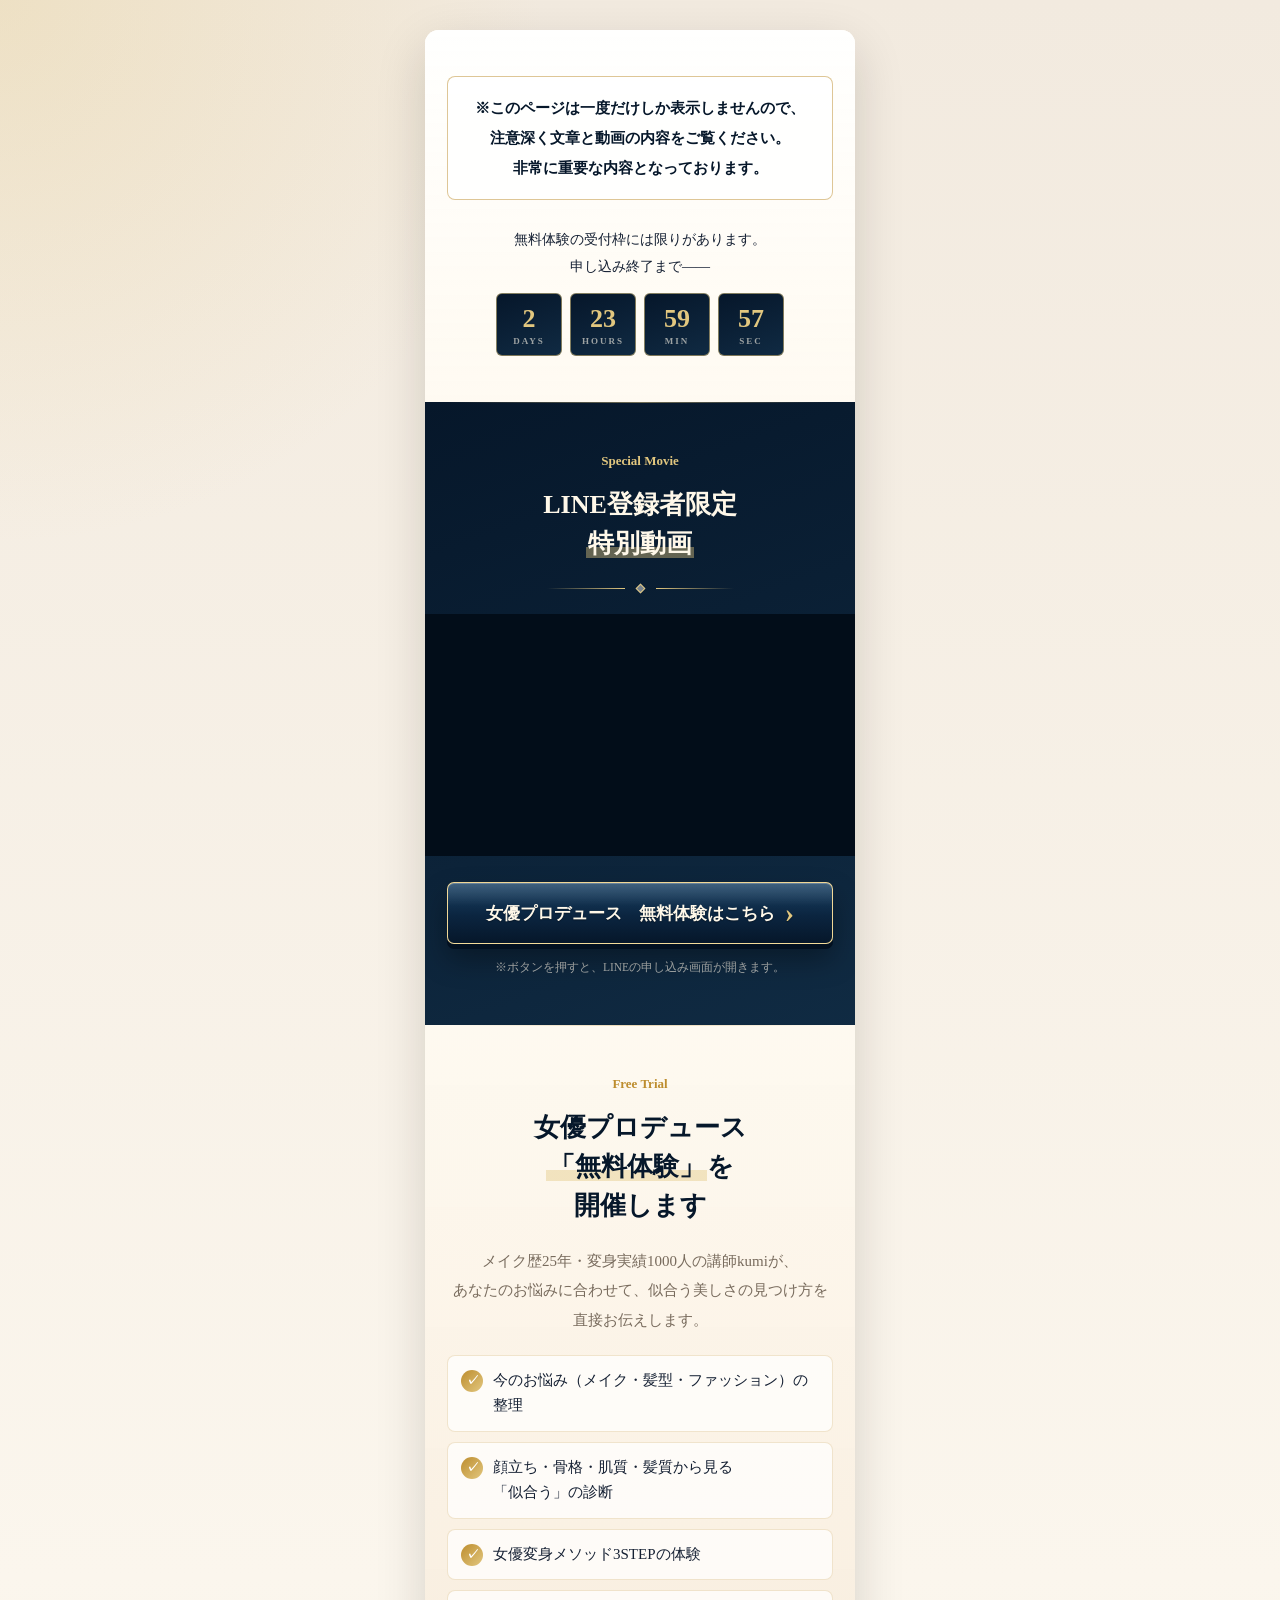
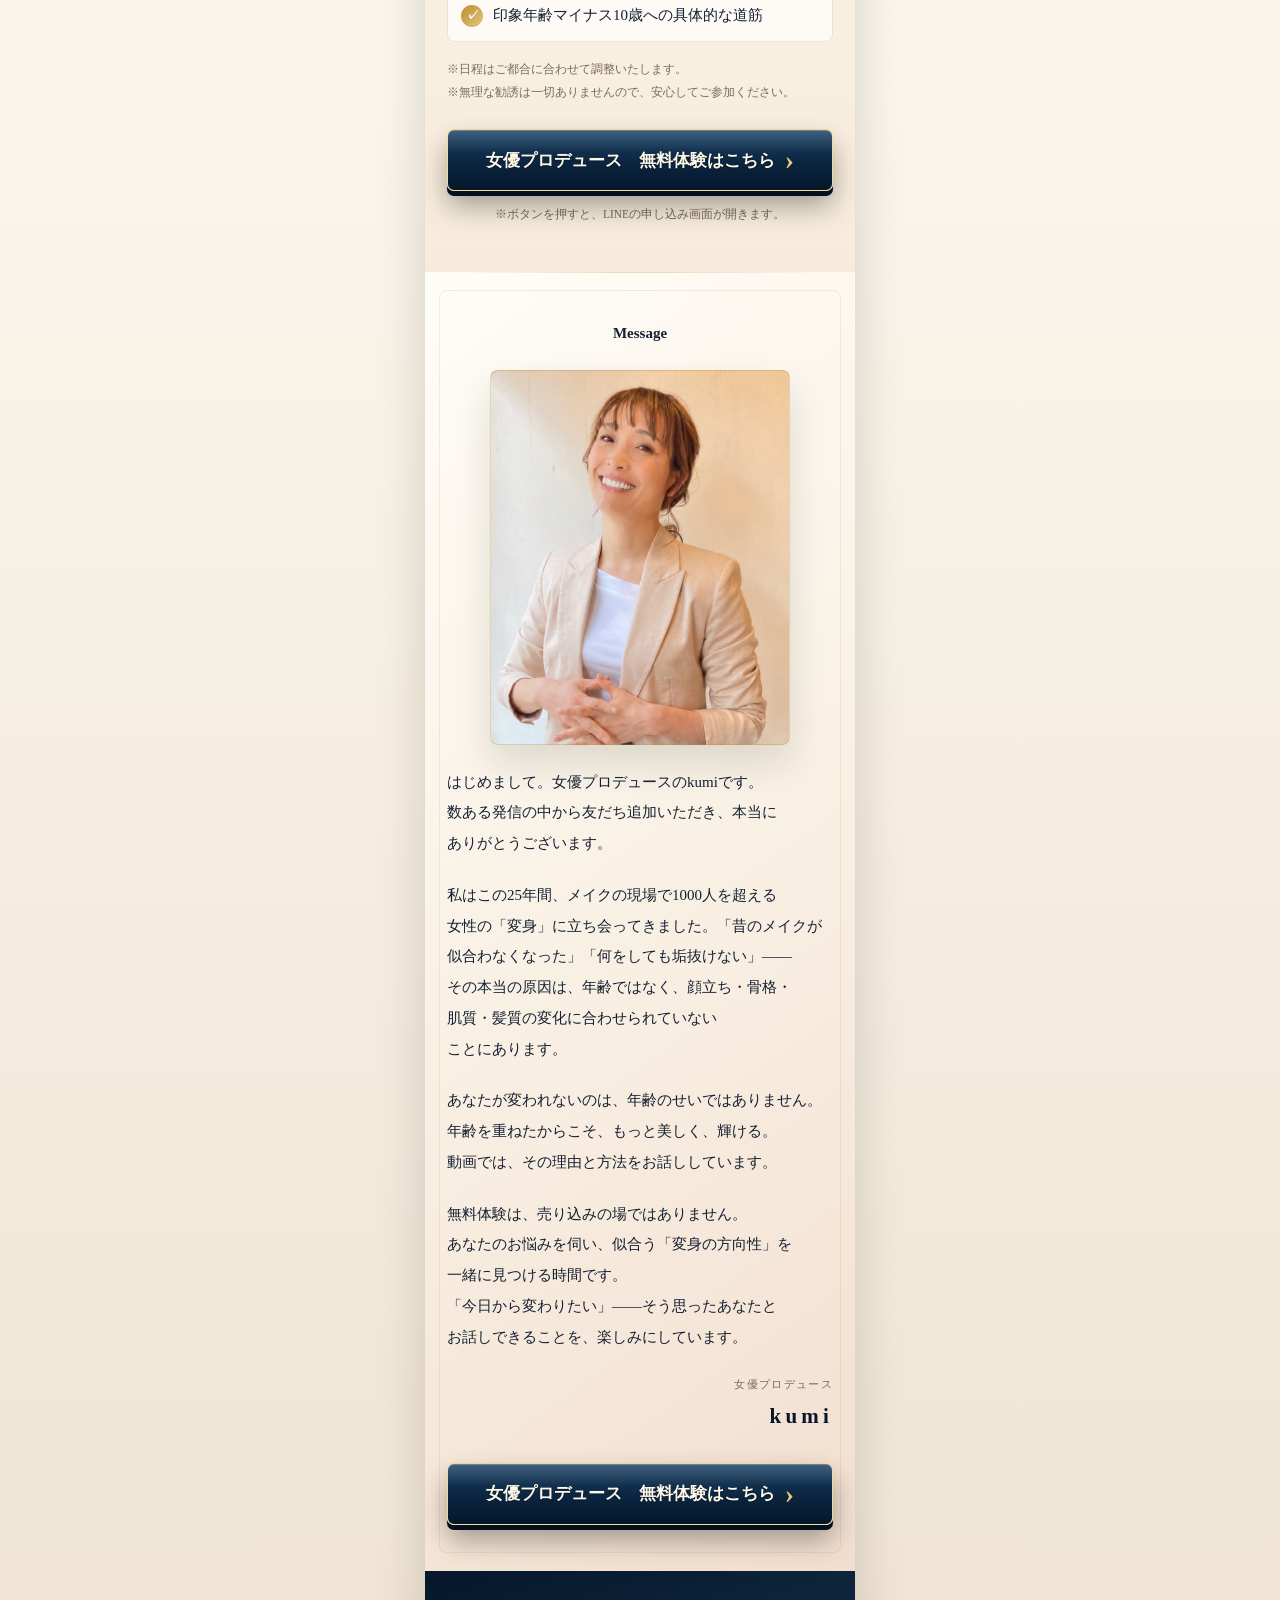
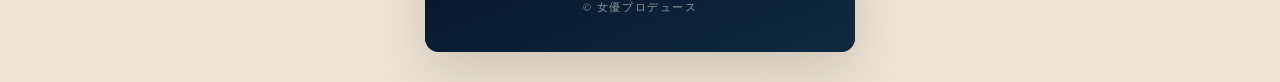
==== taiken.html @ 84f9d18e "無料体験ショートLPを追加（特別動画YouTube埋め込み・72hカウントダウン） Co-Authored-By: Claude Fable 5 <noreply@anthropic.com>" ====
<!doctype html>
<html lang="ja">
<head>
  <meta charset="utf-8">
  <meta name="viewport" content="width=device-width, initial-scale=1">
  <meta name="robots" content="noindex">
  <title>無料体験のご案内｜40代からの女優プロデュース</title>
  <style>
    :root {
      --ivory: #fffaf1;
      --pearl: #f8efe2;
      --paper: #fffdf8;
      --navy: #06172a;
      --navy-soft: #102b43;
      --gold: #bd8d2e;
      --gold-light: #e2c77f;
      --rose: #c78c78;
      --ink: #152033;
      --muted: #786b5d;
      --line: rgba(189, 141, 46, 0.32);
      --shadow: 0 18px 50px rgba(27, 20, 11, 0.16);
      --kumi: url("[data-uri]");
    }
    * { box-sizing: border-box; }
    body {
      margin: 0;
      color: var(--ink);
      background:
        radial-gradient(circle at top left, rgba(226, 199, 127, 0.28), transparent 34rem),
        linear-gradient(180deg, #f2eadf 0%, #fbf6ed 48%, #efe4d4 100%);
      font-family: "Hiragino Mincho ProN", "Yu Mincho", YuMincho, "Noto Serif JP", serif;
      line-height: 1.95;
      word-break: keep-all;
      overflow-wrap: normal;
      -webkit-font-smoothing: antialiased;
      text-rendering: optimizeLegibility;
    }
    img { display: block; max-width: 100%; }
    a { color: inherit; }

    .site {
      width: 100%;
      max-width: 430px;
      margin: 0 auto;
      background: var(--paper);
      box-shadow: var(--shadow);
      overflow: hidden;
      position: relative;
    }
    @media (min-width: 720px) {
      .site { margin: 30px auto; border-radius: 14px; }
    }

    .section { position: relative; padding: 46px 22px; isolation: isolate; }
    .section::before {
      content: "";
      position: absolute;
      inset: 0 22px auto;
      height: 1px;
      background: linear-gradient(90deg, transparent, var(--line), transparent);
    }
    .section:first-of-type::before { display: none; }
    .section--white {
      background:
        linear-gradient(180deg, rgba(255, 255, 255, 0.84), rgba(255, 250, 241, 0.94)),
        var(--paper);
    }
    .section--pearl {
      background:
        linear-gradient(180deg, rgba(255, 250, 241, 0.92), rgba(246, 235, 219, 0.95)),
        var(--pearl);
    }
    .section--navy {
      color: #fff8e9;
      background:
        linear-gradient(160deg, rgba(6, 23, 42, 0.98), rgba(16, 43, 67, 0.98)),
        var(--navy);
    }
    .section--navy::before {
      background: linear-gradient(90deg, transparent, rgba(226, 199, 127, 0.48), transparent);
    }
    .section--profile {
      color: var(--navy);
      background:
        linear-gradient(145deg, rgba(255, 253, 248, 0.97), rgba(248, 239, 226, 0.94) 52%, rgba(241, 220, 204, 0.92)),
        var(--ivory);
    }
    .section--profile::after {
      content: "";
      position: absolute;
      inset: 18px 14px 18px;
      z-index: 0;
      border: 1px solid rgba(189, 141, 46, 0.16);
      border-radius: 8px;
      pointer-events: none;
    }
    .section--profile > * { position: relative; z-index: 1; }

    .eyebrow {
      margin: 0 0 12px;
      color: var(--gold);
      font-size: 13px;
      font-weight: 700;
      text-align: center;
    }
    .section--navy .eyebrow { color: var(--gold-light); }
    .title {
      margin: 0 auto 22px;
      color: var(--navy);
      font-size: 26px;
      font-weight: 700;
      line-height: 1.5;
      text-align: center;
    }
    .section--navy .title { color: #fff8e9; }
    .line { display: block; }
    .phrase { display: inline-block; }
    .accent { color: var(--gold); font-weight: 700; }
    .section--navy .accent { color: var(--gold-light); }
    .marker {
      padding: 0 0.08em;
      background: linear-gradient(transparent 62%, rgba(226, 199, 127, 0.42) 0);
      font-weight: 700;
    }
    .ornament {
      display: flex;
      align-items: center;
      justify-content: center;
      gap: 12px;
      margin: 0 auto 22px;
      color: var(--gold);
    }
    .ornament::before,
    .ornament::after {
      content: "";
      width: 78px;
      height: 1px;
      background: linear-gradient(90deg, transparent, currentColor);
    }
    .ornament::after { background: linear-gradient(90deg, currentColor, transparent); }
    .ornament span {
      width: 7px;
      height: 7px;
      border: 1px solid currentColor;
      transform: rotate(45deg);
      background: rgba(255, 255, 255, 0.45);
    }
    .section--navy .ornament { color: var(--gold-light); }
    .lead {
      margin: 0 auto;
      color: var(--muted);
      font-size: 15px;
      text-align: center;
    }

    /* 注意書き */
    .notice {
      margin: 0;
      padding: 16px 16px;
      border: 1px solid rgba(189, 141, 46, 0.5);
      border-radius: 8px;
      background: rgba(255, 255, 255, 0.78);
      color: var(--navy);
      font-size: 15px;
      font-weight: 700;
      line-height: 2;
      text-align: center;
    }

    /* カウントダウン */
    .limit { margin: 26px 0 0; text-align: center; }
    .limit p {
      margin: 0 0 12px;
      color: var(--ink);
      font-size: 14px;
    }
    .timer { display: flex; justify-content: center; gap: 8px; }
    .timer b {
      display: block;
      min-width: 66px;
      padding: 11px 6px 8px;
      border: 1px solid rgba(226, 199, 127, 0.55);
      border-radius: 6px;
      color: var(--gold-light);
      background:
        linear-gradient(160deg, rgba(6, 23, 42, 0.98), rgba(16, 43, 67, 0.98)),
        var(--navy);
      font-size: 26px;
      font-weight: 700;
      font-variant-numeric: tabular-nums;
      line-height: 1.1;
    }
    .timer b small {
      display: block;
      margin-top: 4px;
      color: rgba(255, 248, 233, 0.6);
      font-size: 9px;
      font-weight: 700;
      letter-spacing: 0.22em;
    }

    /* 動画 */
    .video {
      position: relative;
      aspect-ratio: 16 / 9;
      margin: 0 -22px;
      background: #020d19;
      overflow: hidden;
    }
    .video iframe,
    .video video {
      position: absolute;
      inset: 0;
      width: 100%;
      height: 100%;
      border: 0;
      display: block;
      background: #020d19;
    }
    .video-wait {
      position: absolute;
      inset: 0;
      display: grid;
      place-items: center;
    }
    .video-wait i {
      display: block;
      width: 56px;
      height: 56px;
      margin: 0 auto 12px;
      border: 1px solid rgba(226, 199, 127, 0.8);
      border-radius: 50%;
      background:
        radial-gradient(circle at 50% 50%, rgba(226, 199, 127, 0.24) 0 30%, transparent 31%);
    }
    .video-wait p {
      margin: 0;
      color: rgba(255, 248, 233, 0.66);
      font-size: 11px;
      font-weight: 700;
      letter-spacing: 0.32em;
      text-align: center;
    }

    /* チェックリスト */
    .check-list {
      display: grid;
      gap: 10px;
      margin: 0;
      padding: 0;
      list-style: none;
    }
    .check-list li {
      display: flex;
      align-items: flex-start;
      gap: 10px;
      min-height: 44px;
      padding: 12px 13px;
      border: 1px solid rgba(189, 141, 46, 0.22);
      border-radius: 8px;
      background: rgba(255, 255, 255, 0.72);
      color: var(--ink);
      font-size: 15px;
      line-height: 1.7;
    }
    .check-list li::before {
      content: "✓";
      flex: 0 0 22px;
      width: 22px;
      height: 22px;
      margin-top: 2px;
      border-radius: 50%;
      color: #fff;
      background: linear-gradient(135deg, var(--gold), var(--gold-light));
      font-size: 13px;
      font-weight: 700;
      line-height: 22px;
      text-align: center;
    }
    .small-note {
      margin: 16px 0 0;
      color: var(--muted);
      font-size: 12px;
      line-height: 1.9;
    }

    /* CTA（本LPと同じ紺の3Dボタン＋自動シャイン） */
    .cta-wrap { margin: 26px 0 0; text-align: center; }
    .cta-button {
      position: relative;
      display: inline-flex;
      align-items: center;
      justify-content: center;
      gap: 10px;
      width: 100%;
      min-height: 62px;
      padding: 15px 20px;
      border: 1px solid rgba(255, 228, 157, 0.94);
      border-radius: 7px;
      color: #fff8e9;
      background:
        linear-gradient(180deg, rgba(255, 255, 255, 0.16), transparent 38%),
        linear-gradient(180deg, #1b4366 0%, #0b2540 54%, #06172a 100%);
      box-shadow:
        0 5px 0 #021020,
        0 15px 28px rgba(0, 0, 0, 0.34),
        inset 0 1px 0 rgba(255, 255, 255, 0.22);
      font-size: 17px;
      font-weight: 700;
      line-height: 1.5;
      text-align: center;
      text-decoration: none;
      text-shadow: 0 1px 1px rgba(0, 0, 0, 0.32);
      overflow: hidden;
      transform: translateY(0);
      transition: transform 0.16s ease, box-shadow 0.16s ease, filter 0.16s ease;
    }
    .cta-button::before {
      content: "";
      position: absolute;
      inset: 0;
      background:
        linear-gradient(120deg, transparent 0 26%, rgba(255, 255, 255, 0.26) 42%, transparent 58% 100%);
      transform: translateX(-120%);
      animation: cta-shine 3.6s ease-in-out infinite;
      pointer-events: none;
    }
    @keyframes cta-shine {
      0% { transform: translateX(-120%); }
      46% { transform: translateX(120%); }
      100% { transform: translateX(120%); }
    }
    @media (prefers-reduced-motion: reduce) {
      .cta-button::before { animation: none; }
    }
    .cta-button:hover {
      filter: brightness(1.06);
      transform: translateY(-2px);
      box-shadow:
        0 7px 0 #021020,
        0 18px 32px rgba(0, 0, 0, 0.38),
        inset 0 1px 0 rgba(255, 255, 255, 0.26);
    }
    .cta-button:active {
      transform: translateY(4px);
      box-shadow:
        0 1px 0 #021020,
        0 8px 18px rgba(0, 0, 0, 0.28),
        inset 0 2px 8px rgba(0, 0, 0, 0.24);
    }
    .cta-button span { position: relative; z-index: 1; display: inline-block; }
    .cta-button::after {
      content: "›";
      position: relative;
      z-index: 1;
      color: var(--gold-light);
      font-size: 28px;
      line-height: 1;
    }
    .cta-note {
      margin: 12px 0 0;
      color: var(--muted);
      font-size: 11.5px;
      text-align: center;
    }
    .section--navy .cta-note { color: rgba(255, 248, 233, 0.66); }

    /* Message */
    .msg-photo {
      width: min(78%, 300px);
      margin: 0 auto 22px;
      aspect-ratio: 4 / 5;
      border: 1px solid rgba(189, 141, 46, 0.34);
      border-radius: 8px;
      background: var(--kumi) center 20% / cover no-repeat;
      box-shadow: 0 18px 38px rgba(27, 20, 11, 0.13);
    }
    .msg p {
      margin: 0 0 1.4em;
      color: var(--ink);
      font-size: 15px;
      line-height: 2.05;
    }
    .msg p:last-of-type { margin-bottom: 0; }
    .sign { margin-top: 22px; text-align: right; }
    .sign span {
      display: block;
      color: var(--muted);
      font-size: 11px;
      letter-spacing: 0.12em;
    }
    .sign b {
      color: var(--navy);
      font-size: 21px;
      font-weight: 700;
      letter-spacing: 0.2em;
    }

    .ft {
      padding: 26px 22px 34px;
      color: rgba(255, 248, 233, 0.55);
      background:
        linear-gradient(160deg, rgba(6, 23, 42, 0.98), rgba(16, 43, 67, 0.98)),
        var(--navy);
      font-size: 11px;
      letter-spacing: 0.14em;
      text-align: center;
    }

    @media (max-width: 370px) {
      .section { padding: 40px 18px; }
      .title { font-size: 24px; }
      .video { margin: 0 -18px; }
    }
  </style>
  <!-- Meta Pixel Code（本LPと同一ID） -->
  <script>
  !function(f,b,e,v,n,t,s)
  {if(f.fbq)return;n=f.fbq=function(){n.callMethod?
  n.callMethod.apply(n,arguments):n.queue.push(arguments)};
  if(!f._fbq)f._fbq=n;n.push=n;n.loaded=!0;n.version='2.0';
  n.queue=[];t=b.createElement(e);t.async=!0;
  t.src=v;s=b.getElementsByTagName(e)[0];
  s.parentNode.insertBefore(t,s)}(window, document,'script',
  'https://connect.facebook.net/en_US/fbevents.js');
  fbq('init', '1039091312286827');
  fbq('track', 'PageView');
  </script>
  <noscript><img height="1" width="1" style="display:none"
  src="https://www.facebook.com/tr?id=1039091312286827&amp;ev=PageView&amp;noscript=1"
  /></noscript>
  <!-- End Meta Pixel Code -->
</head>
<body>
  <main class="site">

    <!-- ① 導入 -->
    <section class="section section--white">
      <p class="notice">
        <span class="phrase">※このページは</span><span class="phrase">一度だけしか</span><span class="phrase">表示しませんので、</span><span class="phrase">注意深く</span><span class="phrase">文章と動画の内容を</span><span class="phrase">ご覧ください。</span>
        <span class="line"><span class="phrase">非常に重要な内容と</span><span class="phrase">なっております。</span></span>
      </p>
      <div class="limit">
        <p><span class="phrase">無料体験の受付枠には</span><span class="phrase">限りがあります。</span><span class="phrase">申し込み終了まで——</span></p>
        <div class="timer" aria-hidden="true">
          <b><span id="t-d">-</span><small>DAYS</small></b>
          <b><span id="t-h">--</span><small>HOURS</small></b>
          <b><span id="t-m">--</span><small>MIN</small></b>
          <b><span id="t-s">--</span><small>SEC</small></b>
        </div>
      </div>
    </section>

    <!-- ② 特別動画 -->
    <section class="section section--navy">
      <p class="eyebrow">Special Movie</p>
      <h2 class="title">
        <span class="line">LINE登録者限定</span>
        <span class="line"><span class="marker">特別動画</span></span>
      </h2>
      <div class="ornament" aria-hidden="true"><span></span></div>
      <div class="video" id="lecture-video">
        <iframe src="https://www.youtube-nocookie.com/embed/tE81Eb-1U3g?rel=0&amp;playsinline=1"
          title="LINE登録者限定 特別動画"
          allow="accelerometer; autoplay; clipboard-write; encrypted-media; gyroscope; picture-in-picture; web-share"
          allowfullscreen referrerpolicy="strict-origin-when-cross-origin" loading="lazy"></iframe>
      </div>
      <div class="cta-wrap">
        <a class="cta-button" href="https://lin.ee/yvGAvV9">
          <span>
            <span class="line"><span class="phrase">女優プロデュース</span>　<span class="phrase">無料体験はこちら</span></span>
          </span>
        </a>
        <p class="cta-note">※ボタンを押すと、LINEの申し込み画面が開きます。</p>
      </div>
    </section>

    <!-- ③ 無料体験の案内 -->
    <section class="section section--pearl">
      <p class="eyebrow">Free Trial</p>
      <h2 class="title">
        <span class="line">女優プロデュース</span>
        <span class="line"><span class="marker">「無料体験」</span>を</span>
        <span class="line">開催します</span>
      </h2>
      <p class="lead">
        <span class="line"><span class="phrase">メイク歴25年・</span><span class="phrase">変身実績1000人の</span><span class="phrase">講師kumiが、</span></span>
        <span class="line"><span class="phrase">あなたのお悩みに</span><span class="phrase">合わせて、</span><span class="phrase">似合う美しさの</span><span class="phrase">見つけ方を</span></span>
        <span class="line"><span class="phrase">直接お伝えします。</span></span>
      </p>
      <div style="height:20px"></div>
      <ul class="check-list">
        <li><span><span class="phrase">今のお悩み</span><span class="phrase">（メイク・髪型・</span><span class="phrase">ファッション）の</span><span class="phrase">整理</span></span></li>
        <li><span><span class="phrase">顔立ち・骨格・</span><span class="phrase">肌質・髪質から見る</span><span class="phrase">「似合う」の診断</span></span></li>
        <li><span><span class="phrase">女優変身メソッド</span><span class="phrase">3STEPの体験</span></span></li>
        <li><span><span class="phrase">印象年齢</span><span class="phrase">マイナス10歳への</span><span class="phrase">具体的な道筋</span></span></li>
      </ul>
      <p class="small-note">※日程はご都合に合わせて調整いたします。<br>※無理な勧誘は一切ありませんので、安心してご参加ください。</p>
      <div class="cta-wrap">
        <a class="cta-button" href="https://lin.ee/yvGAvV9">
          <span>
            <span class="line"><span class="phrase">女優プロデュース</span>　<span class="phrase">無料体験はこちら</span></span>
          </span>
        </a>
        <p class="cta-note">※ボタンを押すと、LINEの申し込み画面が開きます。</p>
      </div>
    </section>

    <!-- ④ Message -->
    <section class="section section--profile msg">
      <p class="eyebrow">Message</p>
      <figure class="msg-photo" role="img" aria-label="女優プロデュース 講師 kumi"></figure>
      <p>
        <span class="phrase">はじめまして。</span><span class="phrase">女優プロデュースの</span><span class="phrase">kumiです。</span><br>
        <span class="phrase">数ある発信の中から</span><span class="phrase">友だち追加いただき、</span><span class="phrase">本当に</span><span class="phrase">ありがとうございます。</span>
      </p>
      <p>
        <span class="phrase">私はこの25年間、</span><span class="phrase">メイクの現場で</span><span class="phrase">1000人を超える</span><span class="phrase">女性の「変身」に</span><span class="phrase">立ち会ってきました。</span><span class="phrase">「昔のメイクが</span><span class="phrase">似合わなくなった」</span><span class="phrase">「何をしても</span><span class="phrase">垢抜けない」——</span><span class="phrase">その本当の原因は、</span><span class="phrase">年齢ではなく、</span><span class="phrase">顔立ち・骨格・</span><span class="phrase">肌質・髪質の</span><span class="phrase">変化に</span><span class="phrase">合わせられていない</span><span class="phrase">ことにあります。</span>
      </p>
      <p>
        <span class="phrase">あなたが</span><span class="phrase">変われないのは、</span><span class="phrase">年齢のせいでは</span><span class="phrase">ありません。</span><span class="phrase">年齢を</span><span class="phrase">重ねたからこそ、</span><span class="phrase">もっと美しく、</span><span class="phrase">輝ける。</span><span class="phrase">動画では、</span><span class="phrase">その理由と方法を</span><span class="phrase">お話ししています。</span>
      </p>
      <p>
        <span class="phrase">無料体験は、</span><span class="phrase">売り込みの場では</span><span class="phrase">ありません。</span><span class="phrase">あなたのお悩みを</span><span class="phrase">伺い、</span><span class="phrase">似合う</span><span class="phrase">「変身の方向性」を</span><span class="phrase">一緒に見つける</span><span class="phrase">時間です。</span><br>
        <span class="phrase">「今日から</span><span class="phrase">変わりたい」——</span><span class="phrase">そう思った</span><span class="phrase">あなたと</span><span class="phrase">お話しできることを、</span><span class="phrase">楽しみに</span><span class="phrase">しています。</span>
      </p>
      <div class="sign"><span>女優プロデュース</span><b>kumi</b></div>
      <div class="cta-wrap">
        <a class="cta-button" href="https://lin.ee/yvGAvV9">
          <span>
            <span class="line"><span class="phrase">女優プロデュース</span>　<span class="phrase">無料体験はこちら</span></span>
          </span>
        </a>
      </div>
    </section>

    <footer class="ft">&copy; 女優プロデュース</footer>
  </main>

  <script>
    /* 申し込みクリックをMetaピクセルのLeadとして送信 */
    document.addEventListener("click", function (e) {
      var a = e.target.closest && e.target.closest('a[href*="line.me"],a[href*="lin.ee"]');
      if (a && typeof fbq === "function") {
        fbq("track", "Lead", { content_name: "JOYU_PRODUCE_TAIKEN_CTA" });
      }
    }, true);

    /* 72時間（残り3日）のカウントダウン。訪問者ごと、期限切れで再セット */
    (function () {
      var KEY = "joyu_taiken_deadline_v1", span = 72 * 60 * 60 * 1000, dl;
      try { dl = parseInt(localStorage.getItem(KEY), 10); } catch (e) {}
      if (!dl || isNaN(dl) || dl < Date.now()) {
        dl = Date.now() + span;
        try { localStorage.setItem(KEY, String(dl)); } catch (e) {}
      }
      var d = document.getElementById("t-d"), h = document.getElementById("t-h"),
          m = document.getElementById("t-m"), s = document.getElementById("t-s");
      function pad(n) { return (n < 10 ? "0" : "") + n; }
      function tick() {
        var r = Math.max(0, dl - Date.now());
        d.textContent = Math.floor(r / 86400000);
        h.textContent = pad(Math.floor(r % 86400000 / 3600000));
        m.textContent = pad(Math.floor(r % 3600000 / 60000));
        s.textContent = pad(Math.floor(r % 60000 / 1000));
      }
      tick(); setInterval(tick, 1000);
    })();
  </script>
</body>
</html>
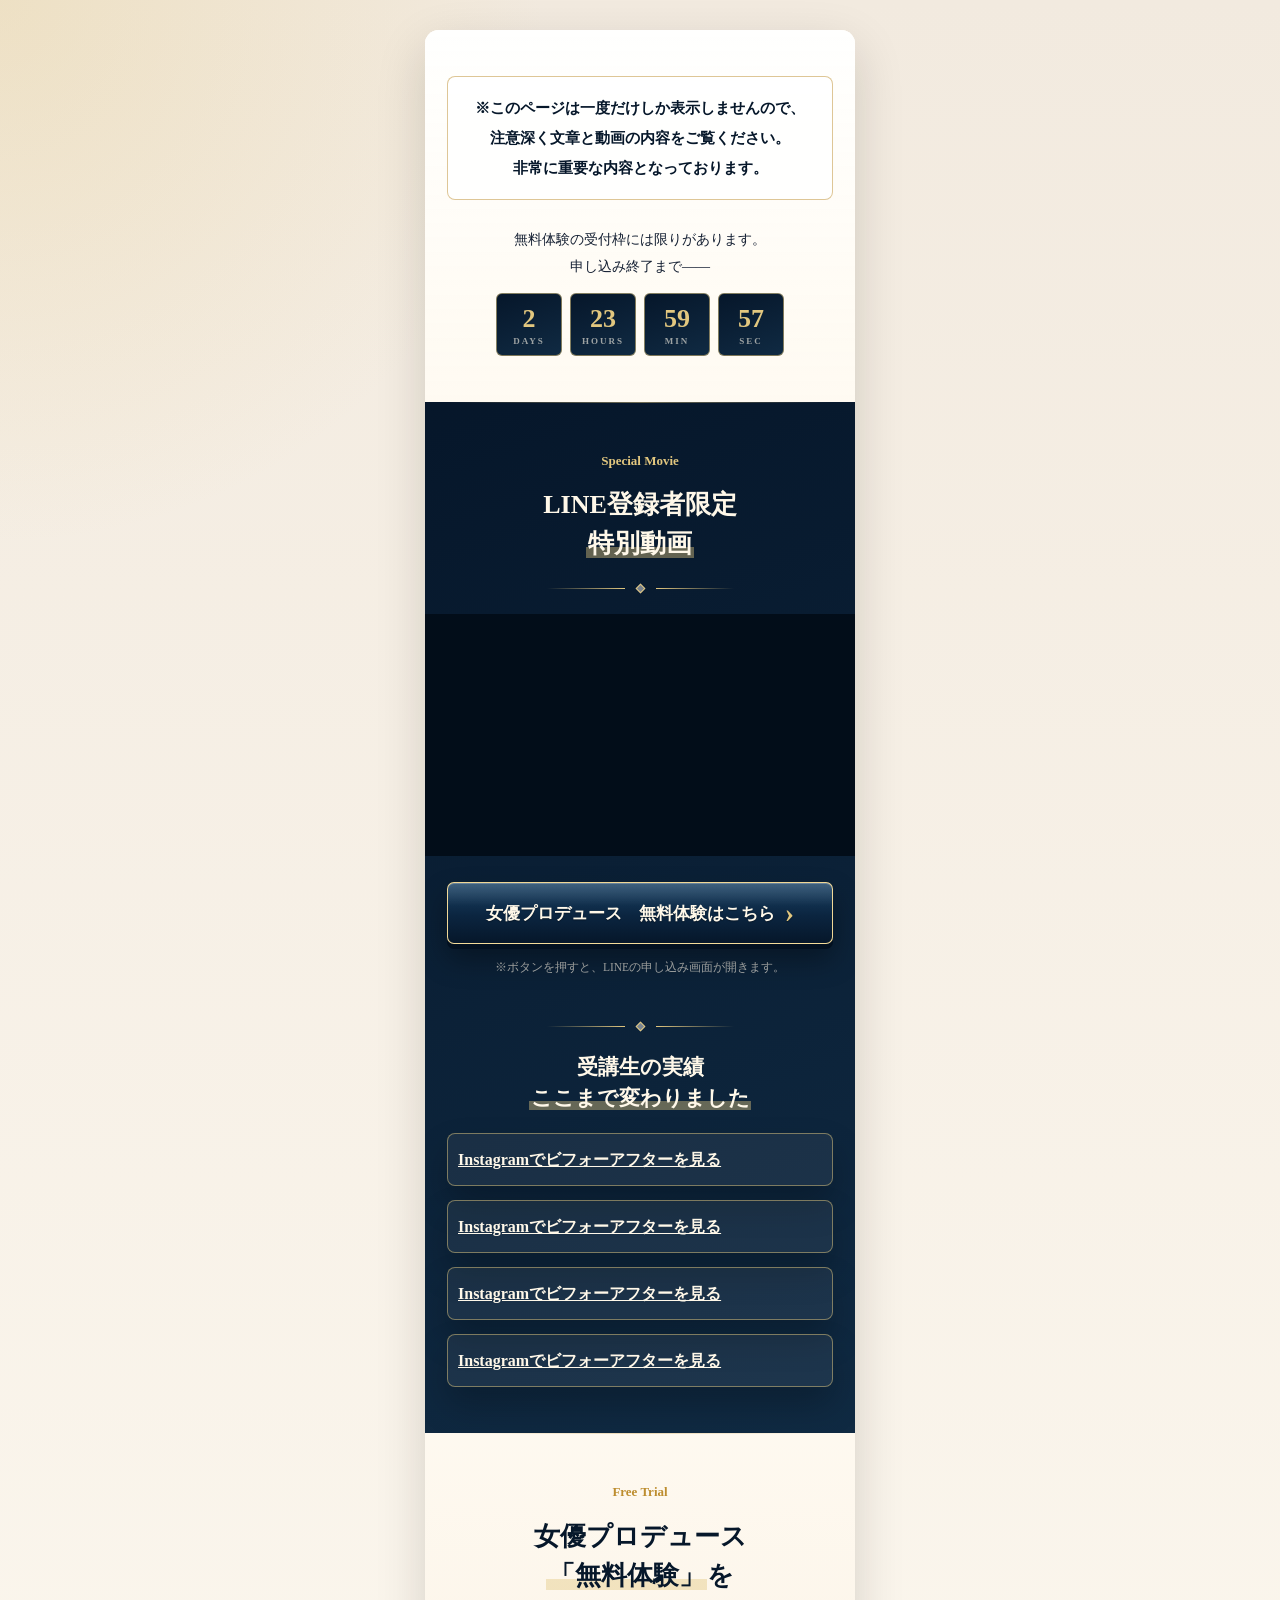
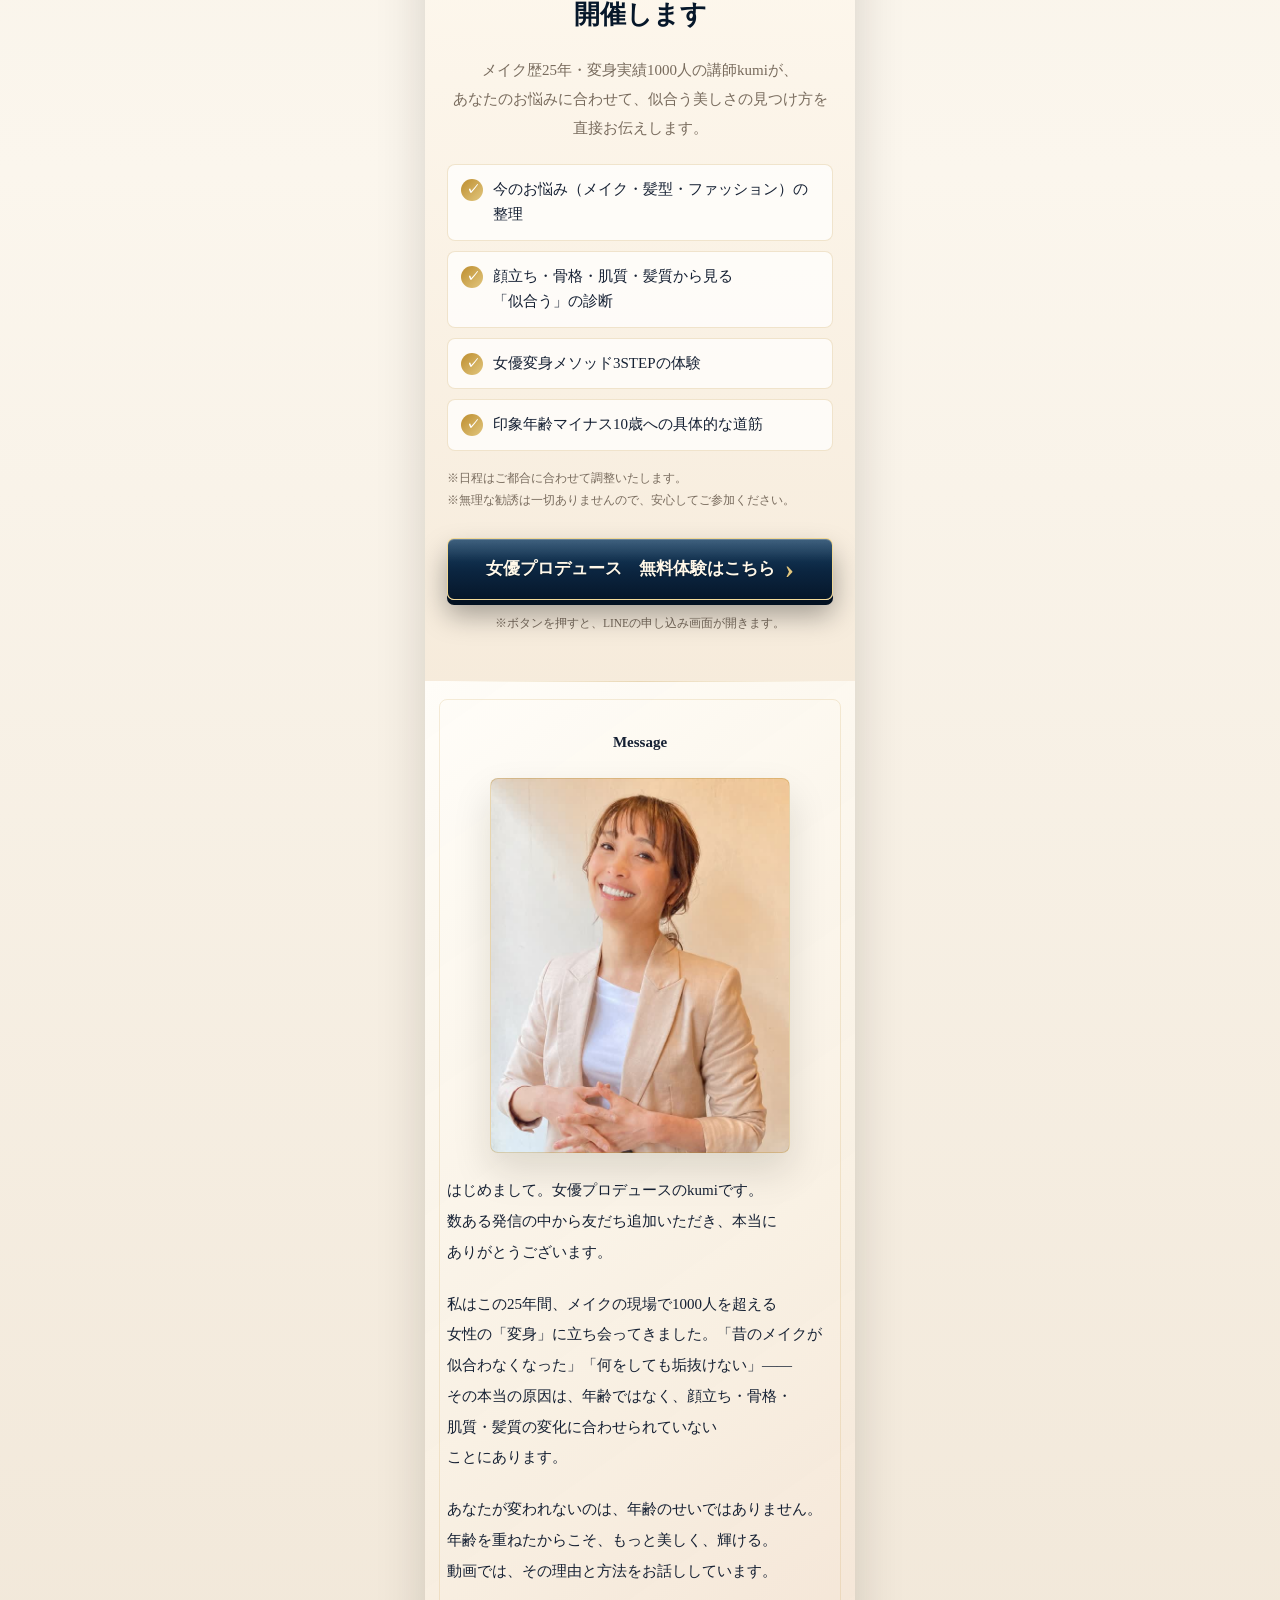
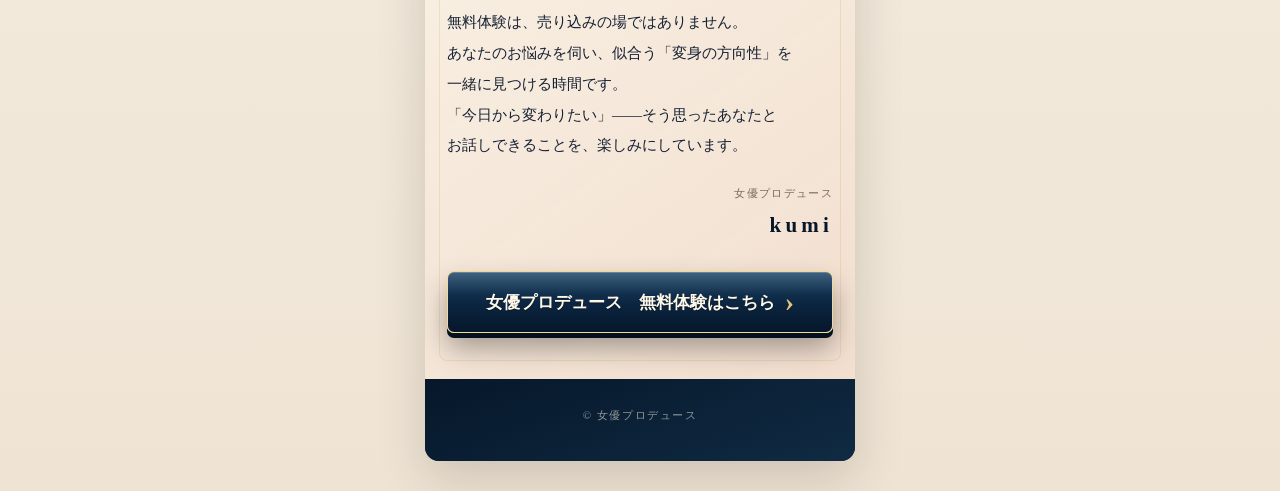
==== commit 3f27c502: "特別動画CTA下に受講生実績（Instagramリール4本）を追加 Co-Authored-By: Claude Fable 5 <noreply@anthropic.com>" ====
--- a/taiken.html
+++ b/taiken.html
@@ -365,6 +365,32 @@
     }
     .section--navy .cta-note { color: rgba(255, 248, 233, 0.66); }
 
+    /* 実績（Instagramリール） */
+    .proof { margin-top: 44px; }
+    .proof-title {
+      margin: 0 0 18px;
+      color: #fff8e9;
+      font-size: 21px;
+      font-weight: 700;
+      line-height: 1.5;
+      text-align: center;
+    }
+    .reel-stack { display: grid; gap: 14px; }
+    .instagram-reel {
+      padding: 10px;
+      border: 1px solid rgba(226, 199, 127, 0.5);
+      border-radius: 8px;
+      background: rgba(255, 255, 255, 0.06);
+      box-shadow: 0 18px 34px rgba(0, 0, 0, 0.22);
+    }
+    .instagram-reel .instagram-media {
+      min-width: 0 !important;
+      width: 100% !important;
+      max-width: 100% !important;
+      margin: 0 auto !important;
+    }
+    .instagram-reel a { color: #fff8e9; font-weight: 700; line-height: 1.8; }
+
     /* Message */
     .msg-photo {
       width: min(78%, 300px);
@@ -472,6 +498,40 @@
           </span>
         </a>
         <p class="cta-note">※ボタンを押すと、LINEの申し込み画面が開きます。</p>
+      </div>
+
+      <div class="proof">
+        <div class="ornament" aria-hidden="true"><span></span></div>
+        <p class="proof-title">
+          <span class="line">受講生の実績</span>
+          <span class="line"><span class="marker">ここまで変わりました</span></span>
+        </p>
+        <div class="reel-stack">
+          <div class="instagram-reel">
+            <blockquote class="instagram-media" data-instgrm-captioned
+              data-instgrm-permalink="https://www.instagram.com/reel/DdG-M2hu4o-/" data-instgrm-version="14">
+              <a href="https://www.instagram.com/reel/DdG-M2hu4o-/" target="_blank" rel="noopener">Instagramでビフォーアフターを見る</a>
+            </blockquote>
+          </div>
+          <div class="instagram-reel">
+            <blockquote class="instagram-media" data-instgrm-captioned
+              data-instgrm-permalink="https://www.instagram.com/reel/DdYuBrFuK68/" data-instgrm-version="14">
+              <a href="https://www.instagram.com/reel/DdYuBrFuK68/" target="_blank" rel="noopener">Instagramでビフォーアフターを見る</a>
+            </blockquote>
+          </div>
+          <div class="instagram-reel">
+            <blockquote class="instagram-media" data-instgrm-captioned
+              data-instgrm-permalink="https://www.instagram.com/reel/DdgURMEuAsY/" data-instgrm-version="14">
+              <a href="https://www.instagram.com/reel/DdgURMEuAsY/" target="_blank" rel="noopener">Instagramでビフォーアフターを見る</a>
+            </blockquote>
+          </div>
+          <div class="instagram-reel">
+            <blockquote class="instagram-media" data-instgrm-captioned
+              data-instgrm-permalink="https://www.instagram.com/reel/DdpCBdQSceJ/" data-instgrm-version="14">
+              <a href="https://www.instagram.com/reel/DdpCBdQSceJ/" target="_blank" rel="noopener">Instagramでビフォーアフターを見る</a>
+            </blockquote>
+          </div>
+        </div>
       </div>
     </section>
 
@@ -567,5 +627,6 @@
       tick(); setInterval(tick, 1000);
     })();
   </script>
+  <script async src="https://www.instagram.com/embed.js"></script>
 </body>
 </html>
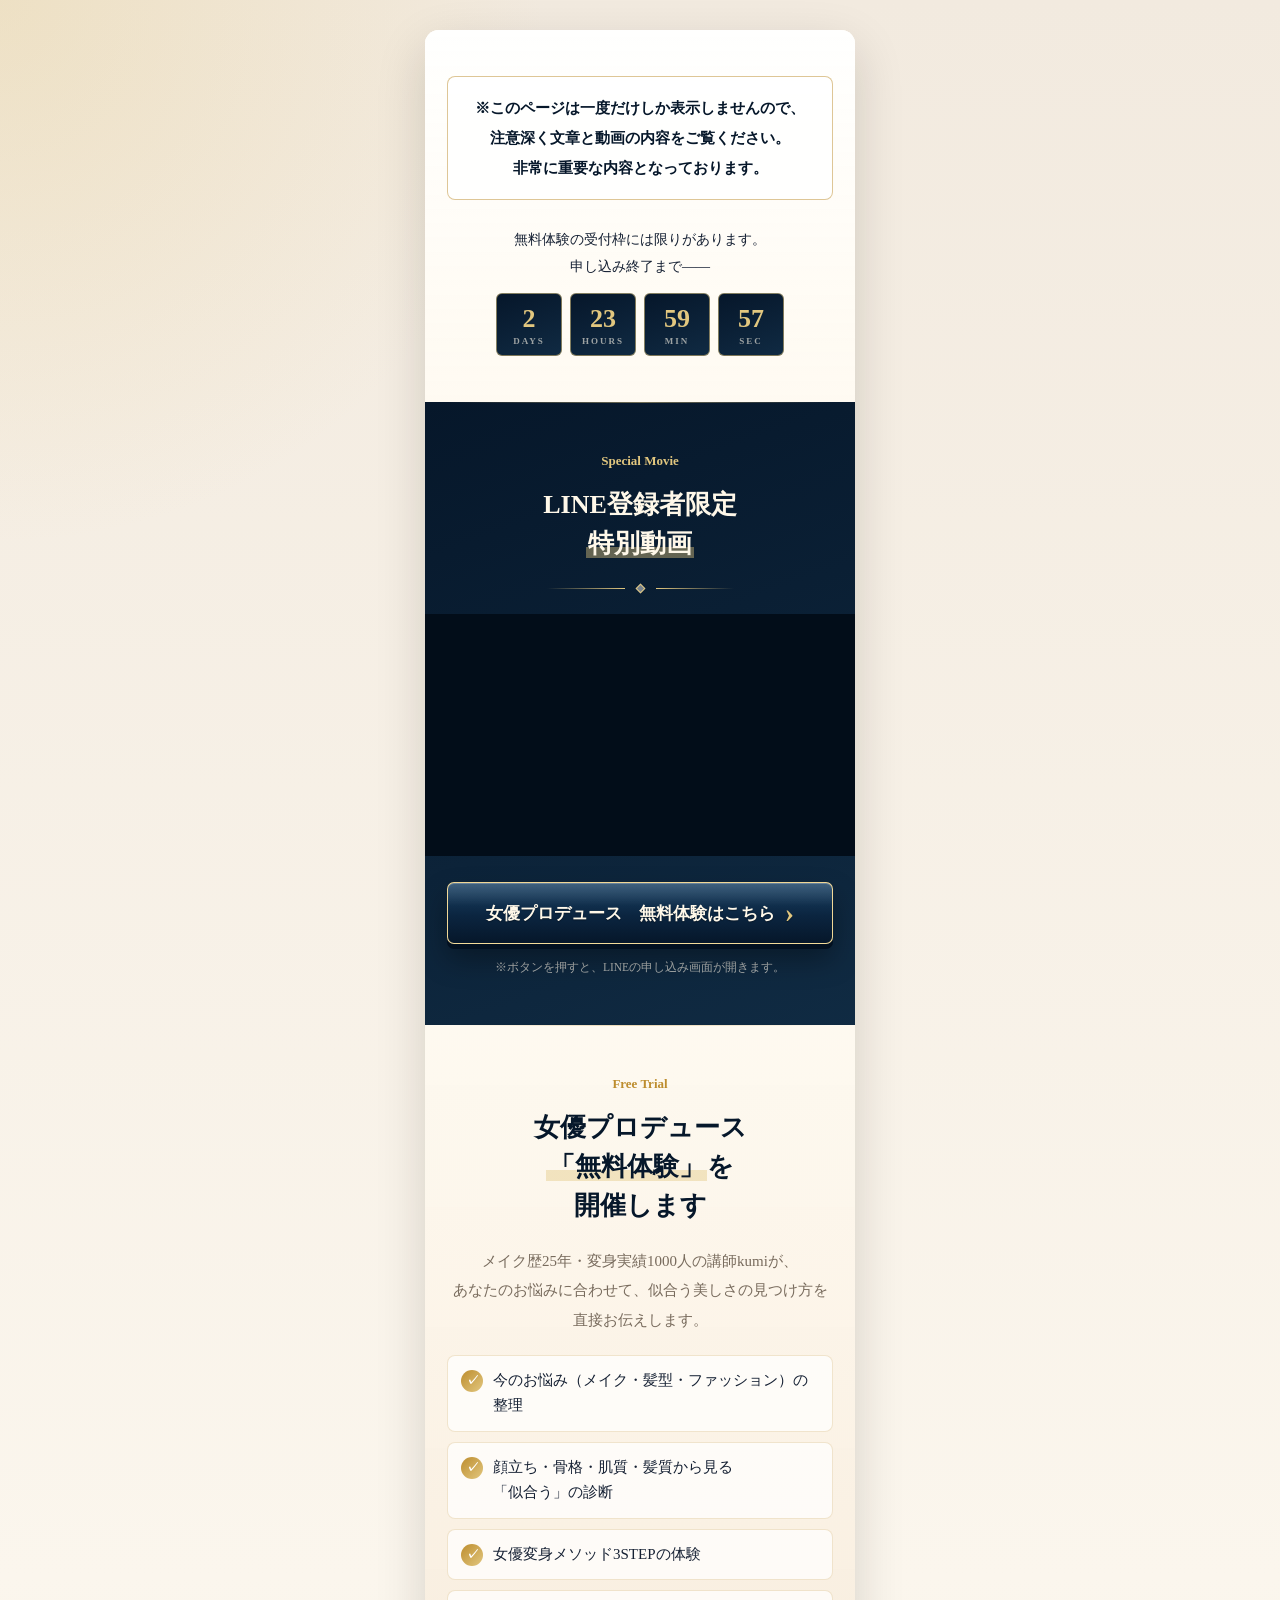
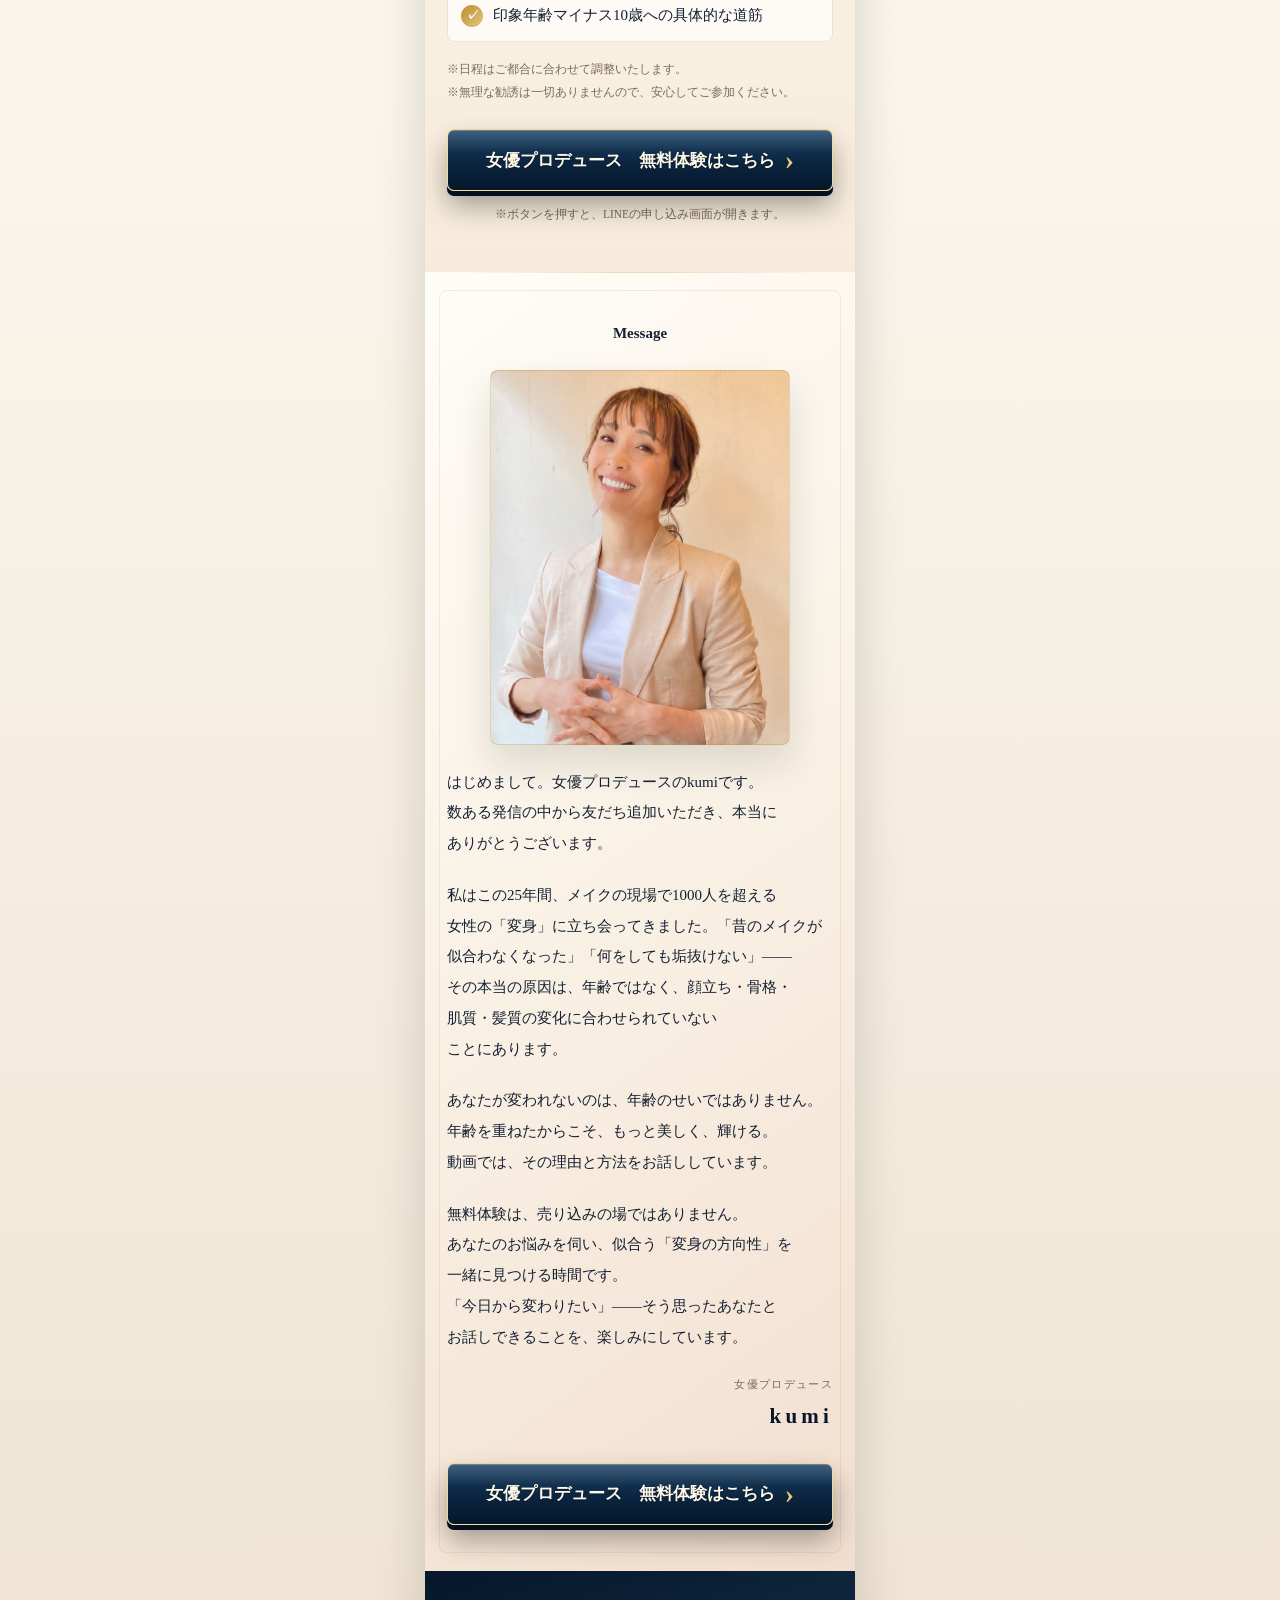
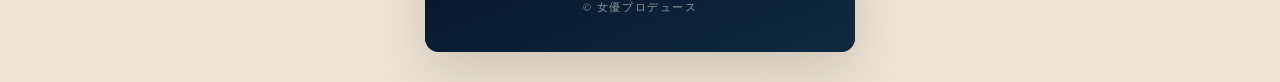
==== commit 277d0491: "受講生実績（Instagramリール）セクションを削除 Co-Authored-By: Claude Fable 5 <noreply@anthropic.com>" ====
--- a/taiken.html
+++ b/taiken.html
@@ -365,32 +365,6 @@
     }
     .section--navy .cta-note { color: rgba(255, 248, 233, 0.66); }
 
-    /* 実績（Instagramリール） */
-    .proof { margin-top: 44px; }
-    .proof-title {
-      margin: 0 0 18px;
-      color: #fff8e9;
-      font-size: 21px;
-      font-weight: 700;
-      line-height: 1.5;
-      text-align: center;
-    }
-    .reel-stack { display: grid; gap: 14px; }
-    .instagram-reel {
-      padding: 10px;
-      border: 1px solid rgba(226, 199, 127, 0.5);
-      border-radius: 8px;
-      background: rgba(255, 255, 255, 0.06);
-      box-shadow: 0 18px 34px rgba(0, 0, 0, 0.22);
-    }
-    .instagram-reel .instagram-media {
-      min-width: 0 !important;
-      width: 100% !important;
-      max-width: 100% !important;
-      margin: 0 auto !important;
-    }
-    .instagram-reel a { color: #fff8e9; font-weight: 700; line-height: 1.8; }
-
     /* Message */
     .msg-photo {
       width: min(78%, 300px);
@@ -498,40 +472,6 @@
           </span>
         </a>
         <p class="cta-note">※ボタンを押すと、LINEの申し込み画面が開きます。</p>
-      </div>
-
-      <div class="proof">
-        <div class="ornament" aria-hidden="true"><span></span></div>
-        <p class="proof-title">
-          <span class="line">受講生の実績</span>
-          <span class="line"><span class="marker">ここまで変わりました</span></span>
-        </p>
-        <div class="reel-stack">
-          <div class="instagram-reel">
-            <blockquote class="instagram-media" data-instgrm-captioned
-              data-instgrm-permalink="https://www.instagram.com/reel/DdG-M2hu4o-/" data-instgrm-version="14">
-              <a href="https://www.instagram.com/reel/DdG-M2hu4o-/" target="_blank" rel="noopener">Instagramでビフォーアフターを見る</a>
-            </blockquote>
-          </div>
-          <div class="instagram-reel">
-            <blockquote class="instagram-media" data-instgrm-captioned
-              data-instgrm-permalink="https://www.instagram.com/reel/DdYuBrFuK68/" data-instgrm-version="14">
-              <a href="https://www.instagram.com/reel/DdYuBrFuK68/" target="_blank" rel="noopener">Instagramでビフォーアフターを見る</a>
-            </blockquote>
-          </div>
-          <div class="instagram-reel">
-            <blockquote class="instagram-media" data-instgrm-captioned
-              data-instgrm-permalink="https://www.instagram.com/reel/DdgURMEuAsY/" data-instgrm-version="14">
-              <a href="https://www.instagram.com/reel/DdgURMEuAsY/" target="_blank" rel="noopener">Instagramでビフォーアフターを見る</a>
-            </blockquote>
-          </div>
-          <div class="instagram-reel">
-            <blockquote class="instagram-media" data-instgrm-captioned
-              data-instgrm-permalink="https://www.instagram.com/reel/DdpCBdQSceJ/" data-instgrm-version="14">
-              <a href="https://www.instagram.com/reel/DdpCBdQSceJ/" target="_blank" rel="noopener">Instagramでビフォーアフターを見る</a>
-            </blockquote>
-          </div>
-        </div>
       </div>
     </section>
 
@@ -627,6 +567,6 @@
       tick(); setInterval(tick, 1000);
     })();
   </script>
-  <script async src="https://www.instagram.com/embed.js"></script>
+
 </body>
 </html>
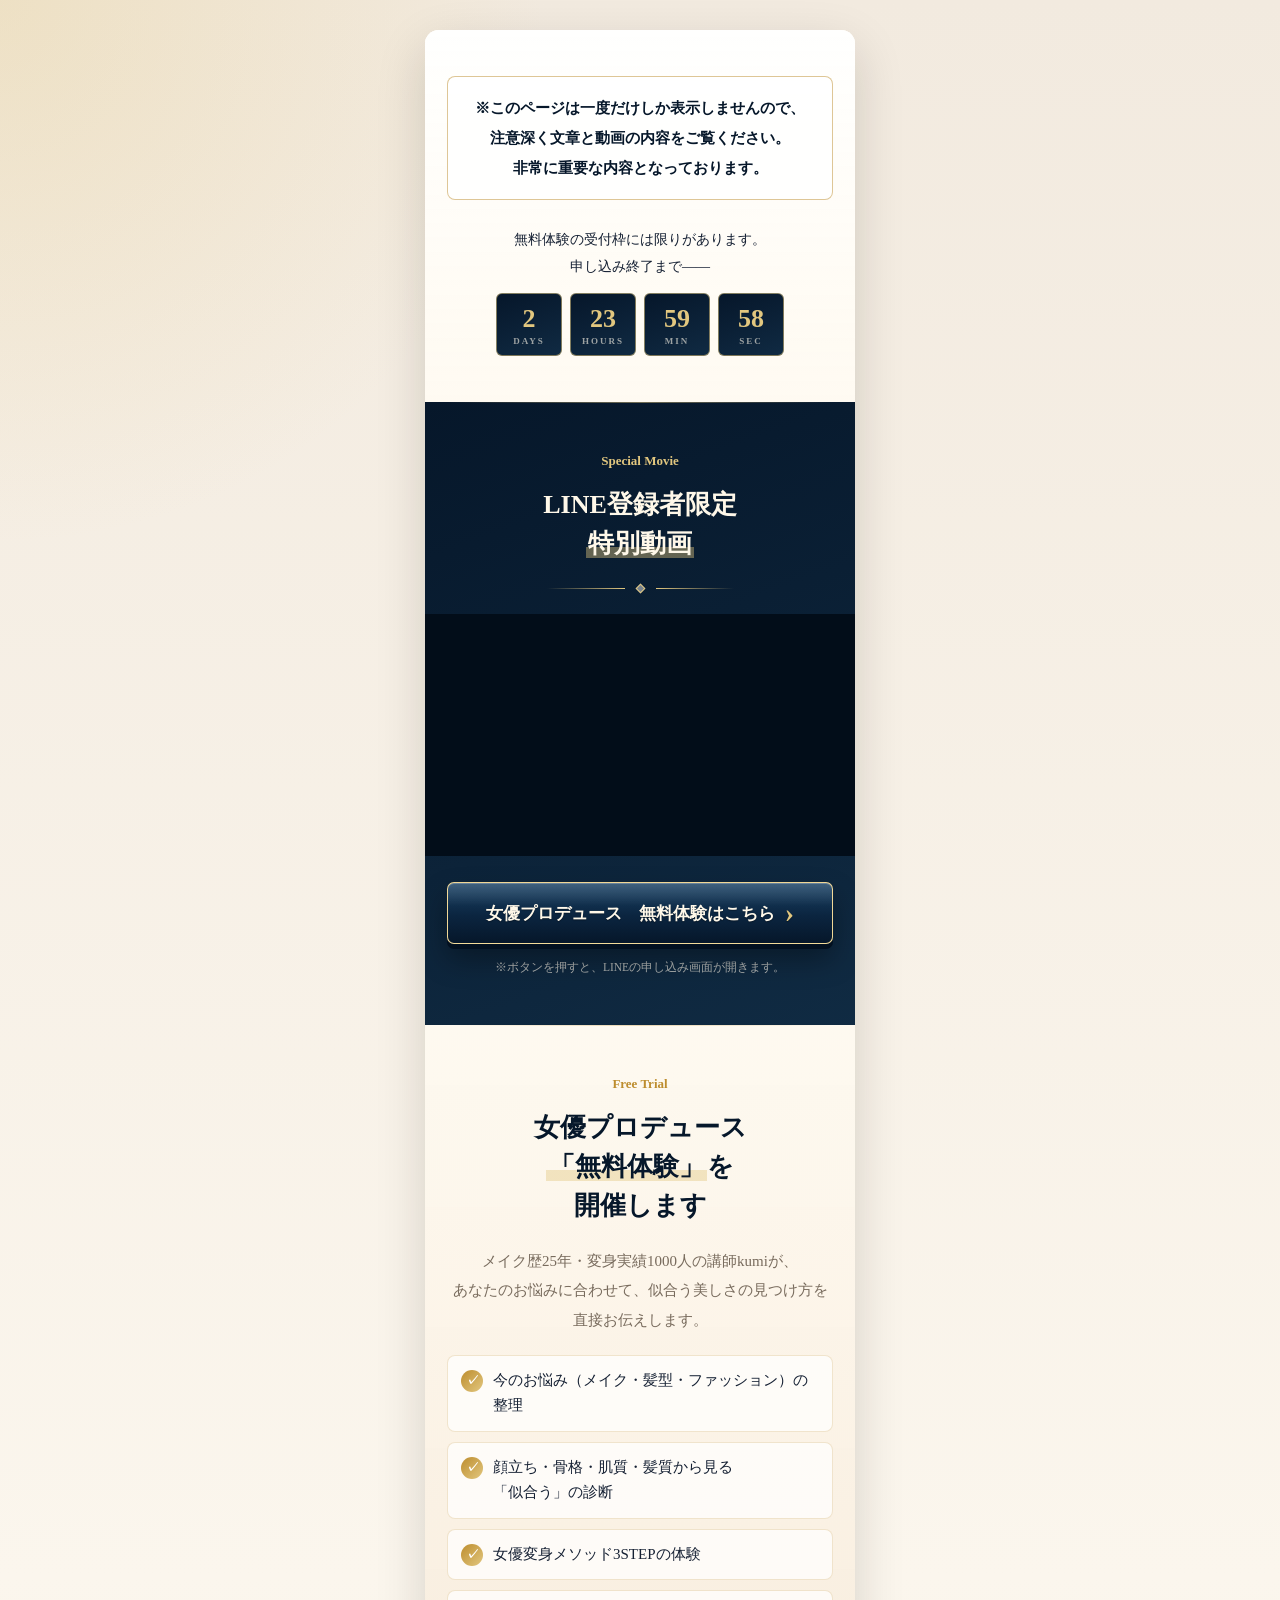
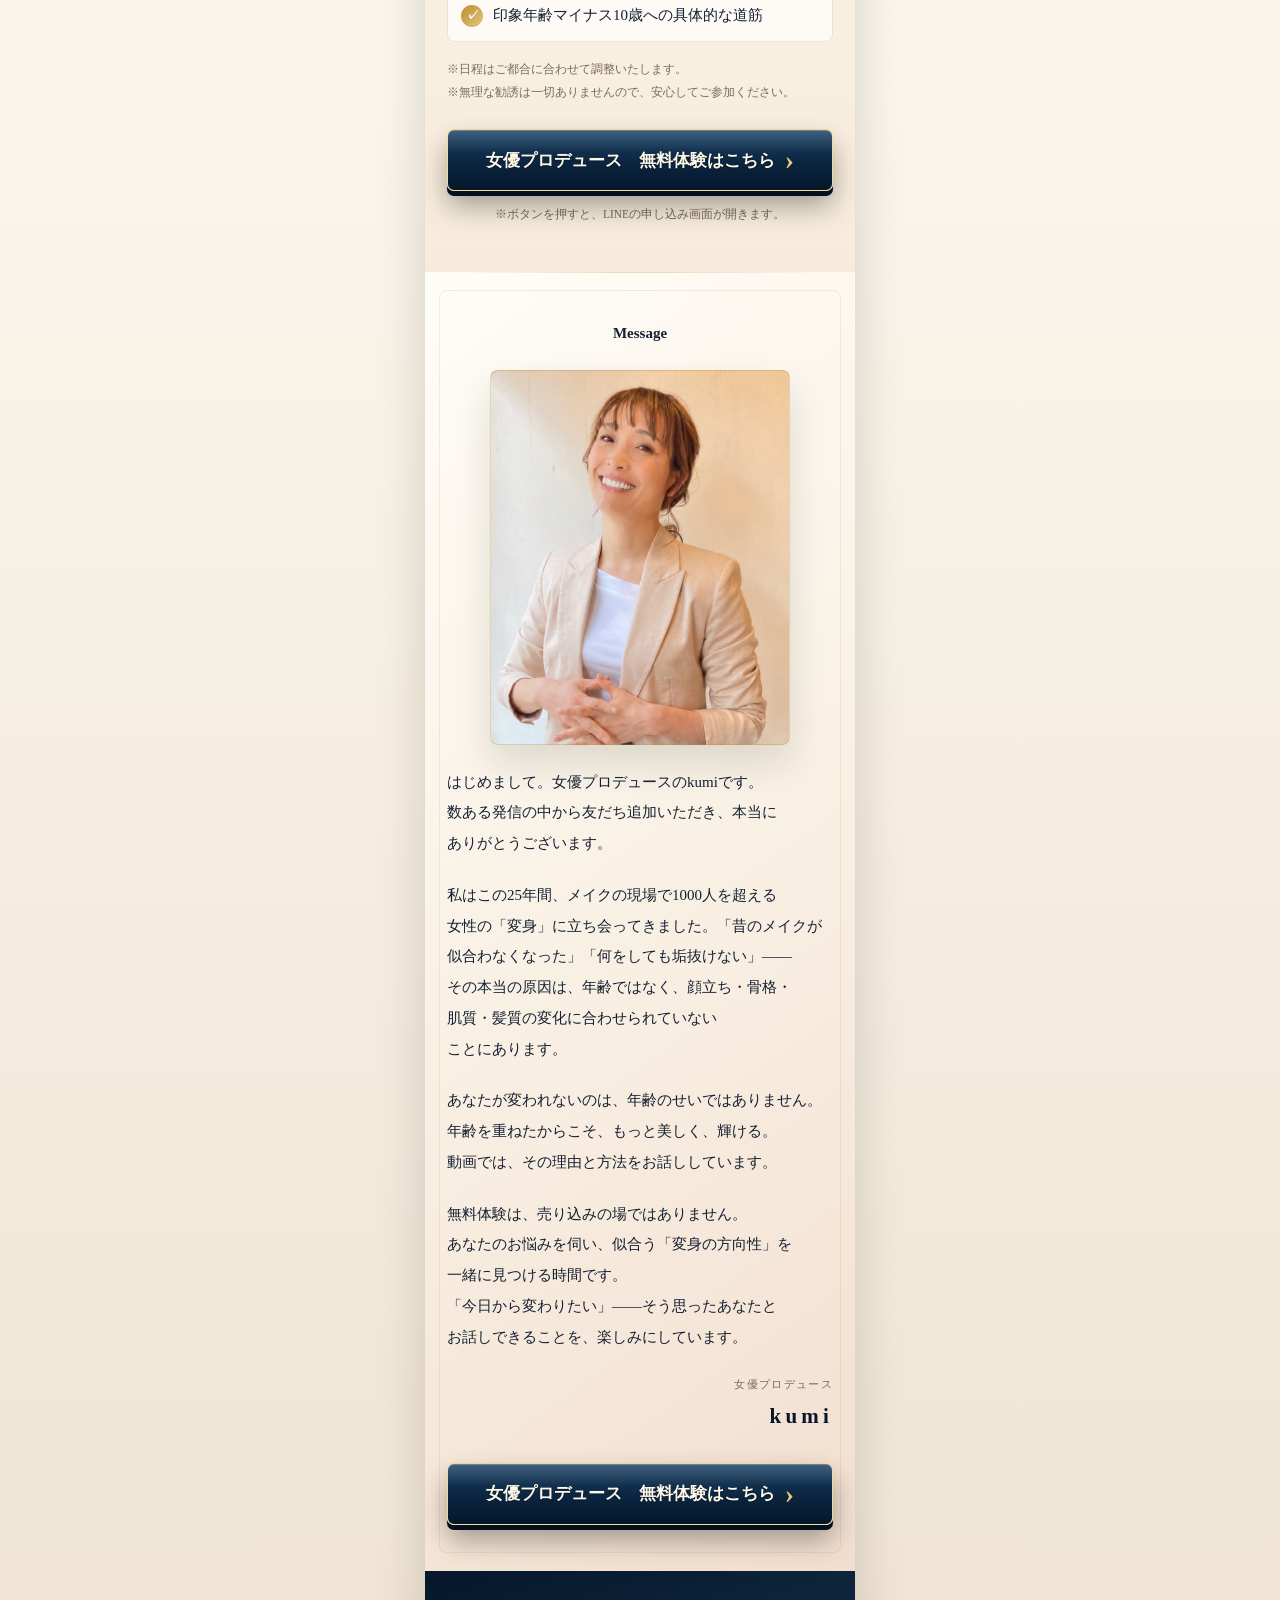
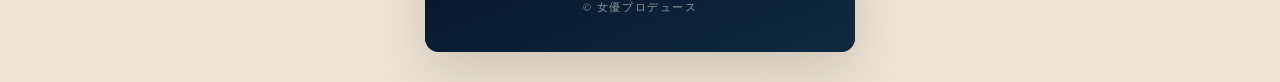
==== commit 52d7c70d: "ショートLPのCTA遷移先を申し込みLIFFに変更 Co-Authored-By: Claude Fable 5 <noreply@anthropic.com>" ====
--- a/taiken.html
+++ b/taiken.html
@@ -466,7 +466,7 @@
           allowfullscreen referrerpolicy="strict-origin-when-cross-origin" loading="lazy"></iframe>
       </div>
       <div class="cta-wrap">
-        <a class="cta-button" href="https://lin.ee/yvGAvV9">
+        <a class="cta-button" href="https://liff.line.me/2010490793-H7SX569v?liff_id=2010490793-H7SX569v&amp;is=1zhLXeyoVD">
           <span>
             <span class="line"><span class="phrase">女優プロデュース</span>　<span class="phrase">無料体験はこちら</span></span>
           </span>
@@ -497,7 +497,7 @@
       </ul>
       <p class="small-note">※日程はご都合に合わせて調整いたします。<br>※無理な勧誘は一切ありませんので、安心してご参加ください。</p>
       <div class="cta-wrap">
-        <a class="cta-button" href="https://lin.ee/yvGAvV9">
+        <a class="cta-button" href="https://liff.line.me/2010490793-H7SX569v?liff_id=2010490793-H7SX569v&amp;is=1zhLXeyoVD">
           <span>
             <span class="line"><span class="phrase">女優プロデュース</span>　<span class="phrase">無料体験はこちら</span></span>
           </span>
@@ -526,7 +526,7 @@
       </p>
       <div class="sign"><span>女優プロデュース</span><b>kumi</b></div>
       <div class="cta-wrap">
-        <a class="cta-button" href="https://lin.ee/yvGAvV9">
+        <a class="cta-button" href="https://liff.line.me/2010490793-H7SX569v?liff_id=2010490793-H7SX569v&amp;is=1zhLXeyoVD">
           <span>
             <span class="line"><span class="phrase">女優プロデュース</span>　<span class="phrase">無料体験はこちら</span></span>
           </span>
